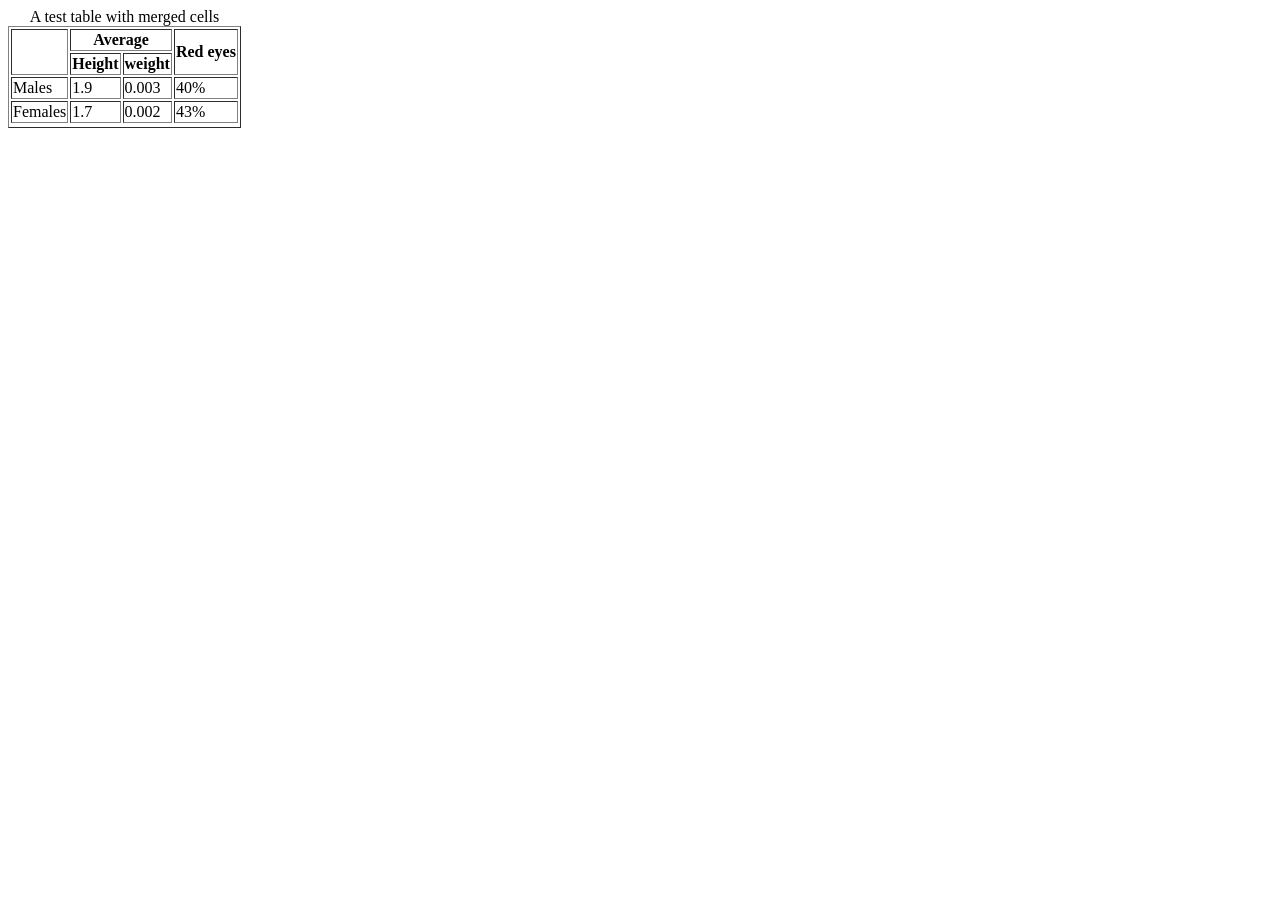
==== index.html @ 41dd1460 "first commit" ====
<!DOCTYPE html>
<html lang="en">
<head>
    <meta charset="UTF-8">
    <meta name="viewport" content="width=device-width, initial-scale=1.0">
    <title>Document</title>
</head>
<body>
    <table border="black">
        <caption>A test table with merged cells</caption>
    <thead>
        <tr>
            <th rowspan="2">

            </th>
        
        
            <th colspan="2">
                Average
                <th rowspan="2">
                Red eyes
            </th>
            </th>
            
           <tr> 
            <th>
                Height 
            </th>
            
            
            <th>
                weight
            </th>
            </tr>
            
            
            </tr>
    </thead> 
        <tbody>
            <tr>
                 <td>Males</td>
                  <td>
                    1.9
                </td>
                <td>
                    0.003
                </td>
                <td>
                    40%
                </td>
                 
            </tr>
            <tr>
                <td>Females</td>
                <td>
                    1.7
                </td>
                <td>
                    0.002
                </td>
                <td>
                    43%
                </td>
            </tr>
            <tr>
                <!-- <td>
                    1.9
                </td>
                <td>
                    0.003
                </td>
                <td>
                    40%
                </td> -->
            </tr>
        </tbody>
    </table>
</body>
</html>
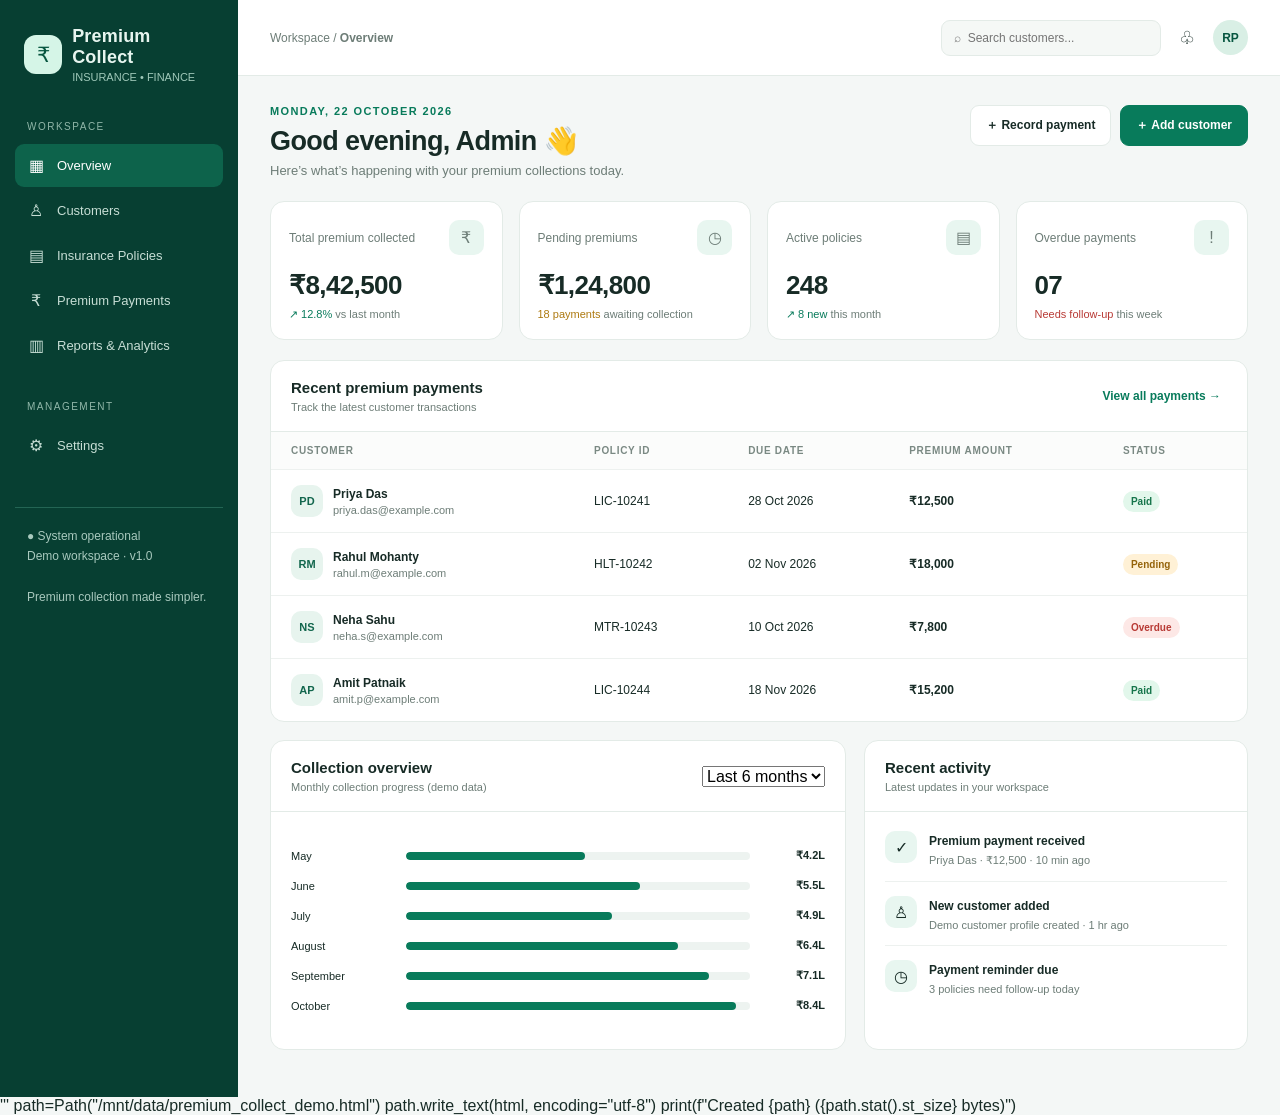
==== commit 36f26f47: "add index.html" ====
--- a/index.html
+++ b/index.html
@@ -1,79 +1,99 @@
 <!DOCTYPE html>
 <html lang="en">
 <head>
-    <meta charset="UTF-8">
-    <meta name="viewport" content="width=device-width, initial-scale=1.0">
-    <title>Document</title>
-</head>
+<meta charset="UTF-8"><meta name="viewport" content="width=device-width, initial-scale=1.0">
+<title>Premium Collect — Demo Dashboard</title>
+<style>
+:root{--green:#087b5b;--deep:#075640;--mint:#e8f6f0;--bg:#f4f7f6;--ink:#172b26;--muted:#6d7d77;--line:#e3ebe7;--white:#fff;--amber:#fff3d8;--red:#fde9e7}
+*{box-sizing:border-box}body{margin:0;font-family:Inter,Segoe UI,Arial,sans-serif;background:var(--bg);color:var(--ink)}button,input,select{font:inherit}button{cursor:pointer}
+.app{display:flex;min-height:100vh}.sidebar{width:238px;background:#073f32;color:#e7f5ef;padding:24px 15px;flex-shrink:0}.brand{display:flex;gap:10px;align-items:center;padding:2px 9px 28px}.logo{width:39px;height:39px;border-radius:12px;background:#d5f5e7;color:#075640;display:grid;place-items:center;font-size:21px}.brand strong{font-size:18px;letter-spacing:.2px}.brand small{display:block;color:#9fc8b9;font-size:11px;margin-top:3px}.navlabel{font-size:10px;letter-spacing:1.5px;color:#91b7a9;padding:10px 12px}.nav button{width:100%;display:flex;gap:12px;align-items:center;border:0;color:#c7ded5;background:transparent;text-align:left;padding:12px;border-radius:9px;margin:2px 0;font-size:13px}.nav button.active,.nav button:hover{background:#0d634b;color:white}.nav .ico{width:18px;text-align:center;font-size:16px}.sidebar-bottom{margin-top:40px;border-top:1px solid #236554;padding:18px 12px;color:#a9c9be;font-size:12px;line-height:1.7}.main{flex:1;min-width:0}.topbar{height:76px;background:white;border-bottom:1px solid var(--line);display:flex;align-items:center;justify-content:space-between;padding:0 32px;gap:15px}.crumb{font-size:12px;color:var(--muted)}.topright{display:flex;align-items:center;gap:18px}.search{background:#f5f8f6;border:1px solid var(--line);border-radius:9px;padding:10px 12px;width:220px;font-size:12px}.avatar{width:35px;height:35px;border-radius:50%;background:#d9efe5;color:#075640;display:grid;place-items:center;font-weight:700;font-size:12px}.content{padding:29px 32px;max-width:1500px;margin:auto}.heading{display:flex;justify-content:space-between;align-items:flex-start;gap:15px;margin-bottom:23px}.eyebrow{color:var(--green);font-weight:700;font-size:11px;letter-spacing:1.4px;text-transform:uppercase}.heading h1{font-size:27px;margin:8px 0 6px;letter-spacing:-.6px}.sub{font-size:13px;color:var(--muted)}.btn{border:1px solid var(--line);background:white;color:var(--ink);padding:11px 15px;border-radius:9px;font-size:12px;font-weight:650}.btn.primary{background:var(--green);border-color:var(--green);color:white}.btn.primary:hover{background:var(--deep)}.actions{display:flex;gap:9px;flex-wrap:wrap}.stats{display:grid;grid-template-columns:repeat(4,minmax(0,1fr));gap:16px;margin-bottom:20px}.stat{background:white;border:1px solid var(--line);border-radius:14px;padding:18px}.stat-top{display:flex;justify-content:space-between;align-items:center;color:var(--muted);font-size:12px}.stat-icon{width:35px;height:35px;border-radius:10px;display:grid;place-items:center;background:var(--mint);font-size:16px}.value{font-size:26px;font-weight:750;letter-spacing:-.6px;margin:15px 0 7px}.trend{font-size:11px;color:var(--green)}.trend span{color:var(--muted)}.panel{background:white;border:1px solid var(--line);border-radius:14px;margin-bottom:18px;overflow:hidden}.panel-head{padding:18px 20px;display:flex;align-items:center;justify-content:space-between;gap:12px;border-bottom:1px solid var(--line)}.panel-head h2{font-size:15px;margin:0 0 5px}.panel-head p{font-size:11px;color:var(--muted);margin:0}.textlink{border:0;background:none;color:var(--green);font-size:12px;font-weight:700}.tablewrap{overflow:auto}table{width:100%;border-collapse:collapse;white-space:nowrap}th{text-align:left;font-size:10px;letter-spacing:.7px;text-transform:uppercase;color:#7a8983;background:#fbfcfb;padding:13px 20px}td{padding:15px 20px;border-top:1px solid #edf1ef;font-size:12px}td strong{font-size:12px}.person{display:flex;align-items:center;gap:10px}.person-icon{width:32px;height:32px;border-radius:10px;background:#e7f4ee;color:#12664d;display:grid;place-items:center;font-size:11px;font-weight:700}.muted{color:var(--muted);font-size:11px;margin-top:3px}.pill{display:inline-flex;padding:5px 8px;border-radius:20px;font-size:10px;font-weight:700}.paid{background:#e2f7eb;color:#16754b}.pending{background:#fff1d6;color:#95630a}.overdue{background:#fde8e6;color:#b83a35}.lower{display:grid;grid-template-columns:1.2fr .8fr;gap:18px}.barlist{padding:20px}.barrow{display:grid;grid-template-columns:105px 1fr 65px;gap:10px;align-items:center;margin:17px 0;font-size:11px}.barbg{height:8px;background:#edf3f0;border-radius:20px;overflow:hidden}.bar{height:100%;border-radius:20px;background:var(--green)}.barrow b{text-align:right;font-size:11px}.activity{padding:5px 20px 15px}.activity-item{display:flex;gap:12px;padding:14px 0;border-bottom:1px solid #edf1ef}.activity-item:last-child{border-bottom:0}.activity-dot{width:32px;height:32px;border-radius:10px;background:var(--mint);display:grid;place-items:center;flex-shrink:0}.activity-item strong{font-size:12px}.activity-item p{font-size:11px;color:var(--muted);margin:5px 0 0}.page{display:none}.page.active{display:block}.formgrid{display:grid;grid-template-columns:repeat(2,minmax(0,1fr));gap:16px;padding:22px}.field label{display:block;font-size:11px;font-weight:700;margin-bottom:7px}.field input,.field select{width:100%;padding:12px;border:1px solid #dfe8e3;border-radius:8px;background:white;font-size:12px}.field.full{grid-column:1/-1}.formfooter{display:flex;justify-content:flex-end;gap:10px;padding:17px 22px;border-top:1px solid var(--line)}.filters{display:flex;gap:10px;align-items:center}.filters input,.filters select{border:1px solid var(--line);background:white;padding:10px 12px;border-radius:8px;font-size:11px}.notice{padding:13px 15px;background:#eaf6f0;color:#245d49;border-radius:9px;font-size:12px;margin-bottom:17px;display:none}.empty{padding:35px;text-align:center;color:var(--muted);font-size:13px}
+@media(max-width:1000px){.sidebar{width:200px}.content{padding:22px}.stats{grid-template-columns:repeat(2,minmax(0,1fr))}.lower{grid-template-columns:1fr}.search{width:150px}}
+@media(max-width:650px){.app{display:block}.sidebar{width:100%;padding:12px}.brand{padding:4px 8px 12px}.navlabel,.sidebar-bottom{display:none}.nav{display:flex;overflow:auto;gap:4px}.nav button{width:auto;white-space:nowrap;padding:9px}.topbar{height:58px;padding:0 15px}.topright{gap:9px}.search{width:130px}.content{padding:20px 14px}.heading{display:block}.heading .actions{margin-top:15px}.heading h1{font-size:23px}.stats{gap:10px}.stat{padding:13px}.value{font-size:21px}.stat-top{font-size:11px}.stat-icon{width:29px;height:29px}.formgrid{grid-template-columns:1fr;padding:16px}.field.full{grid-column:auto}.panel-head{padding:15px}.barrow{grid-template-columns:85px 1fr 52px}.tablewrap table{min-width:700px}}
+</style></head>
 <body>
-    <table border="black">
-        <caption>A test table with merged cells</caption>
-    <thead>
-        <tr>
-            <th rowspan="2">
-
-            </th>
-        
-        
-            <th colspan="2">
-                Average
-                <th rowspan="2">
-                Red eyes
-            </th>
-            </th>
-            
-           <tr> 
-            <th>
-                Height 
-            </th>
-            
-            
-            <th>
-                weight
-            </th>
-            </tr>
-            
-            
-            </tr>
-    </thead> 
-        <tbody>
-            <tr>
-                 <td>Males</td>
-                  <td>
-                    1.9
-                </td>
-                <td>
-                    0.003
-                </td>
-                <td>
-                    40%
-                </td>
-                 
-            </tr>
-            <tr>
-                <td>Females</td>
-                <td>
-                    1.7
-                </td>
-                <td>
-                    0.002
-                </td>
-                <td>
-                    43%
-                </td>
-            </tr>
-            <tr>
-                <!-- <td>
-                    1.9
-                </td>
-                <td>
-                    0.003
-                </td>
-                <td>
-                    40%
-                </td> -->
-            </tr>
-        </tbody>
-    </table>
-</body>
-</html>+<div class="app">
+<aside class="sidebar">
+ <div class="brand"><div class="logo">₹</div><div><strong>Premium Collect</strong><small>INSURANCE • FINANCE</small></div></div>
+ <div class="navlabel">WORKSPACE</div>
+ <nav class="nav">
+  <button class="active" data-page="dashboard"><span class="ico">▦</span> Overview</button>
+  <button data-page="customers"><span class="ico">♙</span> Customers</button>
+  <button data-page="policies"><span class="ico">▤</span> Insurance Policies</button>
+  <button data-page="payments"><span class="ico">₹</span> Premium Payments</button>
+  <button data-page="reports"><span class="ico">▥</span> Reports & Analytics</button>
+ </nav>
+ <div class="navlabel" style="margin-top:24px">MANAGEMENT</div>
+ <nav class="nav"><button data-page="settings"><span class="ico">⚙</span> Settings</button></nav>
+ <div class="sidebar-bottom">● System operational<br>Demo workspace · v1.0<br><br>Premium collection made simpler.</div>
+</aside>
+<main class="main">
+ <header class="topbar"><div class="crumb">Workspace / <strong id="crumb">Overview</strong></div><div class="topright"><input class="search" id="globalSearch" placeholder="⌕  Search customers..." aria-label="Search customers"><span style="font-size:18px">♧</span><div class="avatar">RP</div></div></header>
+ <div class="content">
+  <section class="page active" id="dashboard">
+   <div class="heading"><div><div class="eyebrow">MONDAY, 22 OCTOBER 2026</div><h1>Good evening, Admin 👋</h1><div class="sub">Here’s what’s happening with your premium collections today.</div></div><div class="actions"><button class="btn" onclick="go('payments')">＋ Record payment</button><button class="btn primary" onclick="go('customers')">＋ Add customer</button></div></div>
+   <div class="stats">
+    <div class="stat"><div class="stat-top">Total premium collected <span class="stat-icon">₹</span></div><div class="value" id="collected">₹8,42,500</div><div class="trend">↗ 12.8% <span>vs last month</span></div></div>
+    <div class="stat"><div class="stat-top">Pending premiums <span class="stat-icon">◷</span></div><div class="value">₹1,24,800</div><div class="trend" style="color:#ad790f">18 payments <span>awaiting collection</span></div></div>
+    <div class="stat"><div class="stat-top">Active policies <span class="stat-icon">▤</span></div><div class="value" id="policyCount">248</div><div class="trend">↗ 8 new <span>this month</span></div></div>
+    <div class="stat"><div class="stat-top">Overdue payments <span class="stat-icon">!</span></div><div class="value">07</div><div class="trend" style="color:#b83a35">Needs follow-up <span>this week</span></div></div>
+   </div>
+   <div class="panel"><div class="panel-head"><div><h2>Recent premium payments</h2><p>Track the latest customer transactions</p></div><button class="textlink" onclick="go('payments')">View all payments →</button></div><div class="tablewrap"><table><thead><tr><th>Customer</th><th>Policy ID</th><th>Due date</th><th>Premium amount</th><th>Status</th></tr></thead><tbody id="recentRows"></tbody></table></div></div>
+   <div class="lower"><div class="panel"><div class="panel-head"><div><h2>Collection overview</h2><p>Monthly collection progress (demo data)</p></div><select aria-label="Collection period"><option>Last 6 months</option><option>This year</option></select></div><div class="barlist"><div class="barrow"><span>May</span><div class="barbg"><div class="bar" style="width:52%"></div></div><b>₹4.2L</b></div><div class="barrow"><span>June</span><div class="barbg"><div class="bar" style="width:68%"></div></div><b>₹5.5L</b></div><div class="barrow"><span>July</span><div class="barbg"><div class="bar" style="width:60%"></div></div><b>₹4.9L</b></div><div class="barrow"><span>August</span><div class="barbg"><div class="bar" style="width:79%"></div></div><b>₹6.4L</b></div><div class="barrow"><span>September</span><div class="barbg"><div class="bar" style="width:88%"></div></div><b>₹7.1L</b></div><div class="barrow"><span>October</span><div class="barbg"><div class="bar" style="width:96%"></div></div><b>₹8.4L</b></div></div></div>
+    <div class="panel"><div class="panel-head"><div><h2>Recent activity</h2><p>Latest updates in your workspace</p></div></div><div class="activity"><div class="activity-item"><div class="activity-dot">✓</div><div><strong>Premium payment received</strong><p>Priya Das · ₹12,500 · 10 min ago</p></div></div><div class="activity-item"><div class="activity-dot">♙</div><div><strong>New customer added</strong><p>Demo customer profile created · 1 hr ago</p></div></div><div class="activity-item"><div class="activity-dot">◷</div><div><strong>Payment reminder due</strong><p>3 policies need follow-up today</p></div></div></div></div></div>
+  </section>
+  <section class="page" id="customers">
+   <div class="heading"><div><div class="eyebrow">CUSTOMER DIRECTORY</div><h1>Customers</h1><div class="sub">Manage customer details and insurance relationships.</div></div><div class="actions"><button class="btn primary" onclick="document.getElementById('customerFormPanel').scrollIntoView({behavior:'smooth'})">＋ Add customer</button></div></div>
+   <div id="customerNotice" class="notice">Customer added to this demo session.</div>
+   <div class="panel"><div class="panel-head"><div><h2>All customers</h2><p id="customerTotal">Registered policyholders</p></div><div class="filters"><input id="customerSearch" placeholder="Search name or email"></div></div><div class="tablewrap"><table><thead><tr><th>Customer</th><th>Phone</th><th>Email</th><th>Policies</th><th>Customer status</th></tr></thead><tbody id="customerRows"></tbody></table></div></div>
+   <div class="panel" id="customerFormPanel"><div class="panel-head"><div><h2>Add a customer</h2><p>Enter basic policyholder information</p></div></div><form id="customerForm"><div class="formgrid"><div class="field"><label>Full name *</label><input name="name" required placeholder="e.g. Ananya Sharma"></div><div class="field"><label>Phone number *</label><input name="phone" required placeholder="+91 98765 43210"></div><div class="field"><label>Email address</label><input name="email" type="email" placeholder="name@example.com"></div><div class="field"><label>Customer type</label><select name="type"><option>Individual</option><option>Business</option></select></div></div><div class="formfooter"><button type="reset" class="btn">Clear</button><button class="btn primary" type="submit">Save customer</button></div></form></div>
+  </section>
+  <section class="page" id="policies">
+   <div class="heading"><div><div class="eyebrow">POLICY MANAGEMENT</div><h1>Insurance policies</h1><div class="sub">View policy types, premium amounts and renewal dates.</div></div><button class="btn primary" onclick="alert('Demo interface: connect a backend to create permanent policies.')">＋ Add policy</button></div>
+   <div class="stats"><div class="stat"><div class="stat-top">Active policies</div><div class="value">248</div><div class="trend">In force</div></div><div class="stat"><div class="stat-top">Life insurance</div><div class="value">126</div><div class="trend">51% of policies</div></div><div class="stat"><div class="stat-top">Health insurance</div><div class="value">82</div><div class="trend">33% of policies</div></div><div class="stat"><div class="stat-top">Motor insurance</div><div class="value">40</div><div class="trend">16% of policies</div></div></div>
+   <div class="panel"><div class="panel-head"><div><h2>Policy register</h2><p>Example policy data</p></div><select><option>All policy types</option><option>Life</option><option>Health</option><option>Motor</option></select></div><div class="tablewrap"><table><thead><tr><th>Policy ID</th><th>Policyholder</th><th>Policy type</th><th>Annual premium</th><th>Renewal date</th><th>Status</th></tr></thead><tbody><tr><td><strong>LIC-10241</strong></td><td>Priya Das</td><td>Life</td><td>₹12,500</td><td>28 Oct 2026</td><td><span class="pill paid">Active</span></td></tr><tr><td><strong>HLT-10242</strong></td><td>Rahul Mohanty</td><td>Health</td><td>₹18,000</td><td>02 Nov 2026</td><td><span class="pill paid">Active</span></td></tr><tr><td><strong>MTR-10243</strong></td><td>Neha Sahu</td><td>Motor</td><td>₹7,800</td><td>10 Nov 2026</td><td><span class="pill pending">Renewal due</span></td></tr><tr><td><strong>LIC-10244</strong></td><td>Amit Patnaik</td><td>Life</td><td>₹15,200</td><td>18 Nov 2026</td><td><span class="pill paid">Active</span></td></tr></tbody></table></div></div>
+  </section>
+  <section class="page" id="payments">
+   <div class="heading"><div><div class="eyebrow">COLLECTION CENTRE</div><h1>Premium payments</h1><div class="sub">Record premium receipts and track payment status.</div></div><button class="btn primary" onclick="document.getElementById('paymentFormPanel').scrollIntoView({behavior:'smooth'})">＋ Record payment</button></div>
+   <div id="paymentNotice" class="notice">Payment recorded in this demo session.</div>
+   <div class="stats"><div class="stat"><div class="stat-top">Collected today</div><div class="value">₹42,500</div><div class="trend">Demo total</div></div><div class="stat"><div class="stat-top">Pending</div><div class="value">18</div><div class="trend">Awaiting payment</div></div><div class="stat"><div class="stat-top">Overdue</div><div class="value">07</div><div class="trend" style="color:#b83a35">Follow-up required</div></div><div class="stat"><div class="stat-top">Success rate</div><div class="value">92.4%</div><div class="trend">Demo metric</div></div></div>
+   <div class="panel"><div class="panel-head"><div><h2>Payment history</h2><p>Recent transactions and outstanding premiums</p></div><div class="filters"><select id="statusFilter"><option value="All">All statuses</option><option>Paid</option><option>Pending</option><option>Overdue</option></select></div></div><div class="tablewrap"><table><thead><tr><th>Customer</th><th>Policy ID</th><th>Due date</th><th>Amount</th><th>Payment method</th><th>Status</th></tr></thead><tbody id="paymentRows"></tbody></table></div></div>
+   <div class="panel" id="paymentFormPanel"><div class="panel-head"><div><h2>Record a payment</h2><p>Demo only — no real payment will be processed.</p></div></div><form id="paymentForm"><div class="formgrid"><div class="field"><label>Customer name *</label><input name="customer" required placeholder="Customer name"></div><div class="field"><label>Policy ID *</label><input name="policy" required placeholder="e.g. LIC-10245"></div><div class="field"><label>Premium amount (₹) *</label><input name="amount" type="number" min="1" required placeholder="12500"></div><div class="field"><label>Payment method</label><select name="method"><option>UPI</option><option>Bank transfer</option><option>Card</option><option>Cash</option></select></div><div class="field"><label>Payment date</label><input name="date" type="date" value="2026-10-22"></div><div class="field"><label>Status</label><select name="status"><option>Paid</option><option>Pending</option></select></div></div><div class="formfooter"><button type="reset" class="btn">Clear</button><button type="submit" class="btn primary">Save payment</button></div></form></div>
+  </section>
+  <section class="page" id="reports">
+   <div class="heading"><div><div class="eyebrow">BUSINESS INSIGHTS</div><h1>Reports & analytics</h1><div class="sub">Monitor collection performance using sample data.</div></div><button class="btn" onclick="window.print()">⤓ Print report</button></div>
+   <div class="stats"><div class="stat"><div class="stat-top">Total collected</div><div class="value">₹8.42L</div><div class="trend">This month</div></div><div class="stat"><div class="stat-top">Outstanding</div><div class="value">₹1.24L</div><div class="trend">Needs collection</div></div><div class="stat"><div class="stat-top">Collection rate</div><div class="value">87.1%</div><div class="trend">Monthly estimate</div></div><div class="stat"><div class="stat-top">Customers</div><div class="value" id="reportCustomers">4</div><div class="trend">In demo records</div></div></div>
+   <div class="panel"><div class="panel-head"><div><h2>Monthly premium collections</h2><p>Illustrative data only</p></div></div><div class="barlist"><div class="barrow"><span>May 2026</span><div class="barbg"><div class="bar" style="width:50%"></div></div><b>₹4.2L</b></div><div class="barrow"><span>June 2026</span><div class="barbg"><div class="bar" style="width:65%"></div></div><b>₹5.5L</b></div><div class="barrow"><span>July 2026</span><div class="barbg"><div class="bar" style="width:58%"></div></div><b>₹4.9L</b></div><div class="barrow"><span>Aug 2026</span><div class="barbg"><div class="bar" style="width:76%"></div></div><b>₹6.4L</b></div><div class="barrow"><span>Sep 2026</span><div class="barbg"><div class="bar" style="width:84%"></div></div><b>₹7.1L</b></div><div class="barrow"><span>Oct 2026</span><div class="barbg"><div class="bar" style="width:100%"></div></div><b>₹8.4L</b></div></div></div>
+  </section>
+  <section class="page" id="settings">
+   <div class="heading"><div><div class="eyebrow">WORKSPACE PREFERENCES</div><h1>Settings</h1><div class="sub">Basic demo workspace information.</div></div></div>
+   <div class="panel"><div class="panel-head"><div><h2>Organisation profile</h2><p>Sample information for the prototype</p></div></div><div class="formgrid"><div class="field"><label>Platform name</label><input value="Premium Collect"></div><div class="field"><label>Organisation</label><input value="Demo Insurance Services"></div><div class="field"><label>Support email</label><input value="support@example.com"></div><div class="field"><label>Currency</label><select><option>Indian Rupee (₹)</option></select></div></div><div class="formfooter"><button class="btn primary" onclick="alert('Settings are visual-only in this prototype.')">Save preferences</button></div></div>
+   <div class="panel"><div class="panel-head"><div><h2>About this demo</h2><p>This prototype uses sample data stored only in the current browser session.</p></div></div><div style="padding:20px;color:var(--muted);font-size:12px;line-height:1.8">No real insurance policy, bank account, or payment gateway is connected. To use this for real customers, add secure authentication, a backend, a database, validation, access controls and an approved payment provider.</div></div>
+  </section>
+ </div>
+</main></div>
+<script>
+const payments=[
+{name:'Priya Das',initial:'PD',email:'priya.das@example.com',phone:'+91 98765 12001',policy:'LIC-10241',due:'28 Oct 2026',amount:12500,method:'UPI',status:'Paid'},
+{name:'Rahul Mohanty',initial:'RM',email:'rahul.m@example.com',phone:'+91 98765 12002',policy:'HLT-10242',due:'02 Nov 2026',amount:18000,method:'Bank transfer',status:'Pending'},
+{name:'Neha Sahu',initial:'NS',email:'neha.s@example.com',phone:'+91 98765 12003',policy:'MTR-10243',due:'10 Oct 2026',amount:7800,method:'Card',status:'Overdue'},
+{name:'Amit Patnaik',initial:'AP',email:'amit.p@example.com',phone:'+91 98765 12004',policy:'LIC-10244',due:'18 Nov 2026',amount:15200,method:'UPI',status:'Paid'}
+];
+const customers=payments.map(p=>({name:p.name,phone:p.phone,email:p.email,type:'Individual',policies:1,status:'Active'}));
+const rupee=n=>'₹'+Number(n).toLocaleString('en-IN');
+const pill=s=>`<span class="pill ${s.toLowerCase()}">${s}</span>`;
+function paymentRows(target, filtered=payments){document.getElementById(target).innerHTML=filtered.map(p=>`<tr><td><div class="person"><div class="person-icon">${p.initial||p.name.split(' ').map(x=>x[0]).join('').slice(0,2)}</div><div><strong>${p.name}</strong><div class="muted">${p.email||''}</div></div></div></td><td>${p.policy}</td><td>${p.due||p.date||'—'}</td><td><strong>${rupee(p.amount)}</strong></td>${target==='paymentRows'?`<td>${p.method||'—'}</td>`:''}<td>${pill(p.status)}</td></tr>`).join('')}
+function renderCustomers(filter=''){const list=customers.filter(c=>(c.name+' '+c.email+' '+c.phone).toLowerCase().includes(filter.toLowerCase()));document.getElementById('customerRows').innerHTML=list.map(c=>`<tr><td><div class="person"><div class="person-icon">${c.name.split(' ').map(x=>x[0]).join('').slice(0,2)}</div><div><strong>${c.name}</strong><div class="muted">${c.type}</div></div></div></td><td>${c.phone}</td><td>${c.email||'—'}</td><td>${c.policies}</td><td>${pill(c.status)}</td></tr>`).join('')||'<tr><td colspan="5" class="empty">No customers match your search.</td></tr>';document.getElementById('customerTotal').textContent=`${customers.length} registered policyholders`;document.getElementById('reportCustomers').textContent=customers.length}
+function renderPayments(){paymentRows('paymentRows',payments.filter(p=>document.getElementById('statusFilter').value==='All'||p.status===document.getElementById('statusFilter').value));}
+function go(id){document.querySelectorAll('.page').forEach(p=>p.classList.toggle('active',p.id===id));document.querySelectorAll('.nav button').forEach(b=>b.classList.toggle('active',b.dataset.page===id));const label={dashboard:'Overview',customers:'Customers',policies:'Insurance Policies',payments:'Premium Payments',reports:'Reports & Analytics',settings:'Settings'};document.getElementById('crumb').textContent=label[id];if(id==='payments')renderPayments();if(id==='customers')renderCustomers();window.scrollTo({top:0,behavior:'smooth'})}
+document.querySelectorAll('.nav button[data-page]').forEach(b=>b.addEventListener('click',()=>go(b.dataset.page)));
+document.getElementById('customerForm').addEventListener('submit',e=>{e.preventDefault();const f=new FormData(e.target);customers.push({name:f.get('name'),phone:f.get('phone'),email:f.get('email'),type:f.get('type'),policies:0,status:'Active'});renderCustomers();document.getElementById('customerNotice').style.display='block';e.target.reset()});
+document.getElementById('paymentForm').addEventListener('submit',e=>{e.preventDefault();const f=new FormData(e.target);payments.unshift({name:f.get('customer'),initial:f.get('customer').split(' ').map(x=>x[0]).join('').slice(0,2),email:'',policy:f.get('policy'),due:f.get('date'),amount:Number(f.get('amount')),method:f.get('method'),status:f.get('status')});paymentRows('recentRows',payments.slice(0,5));renderPayments();document.getElementById('paymentNotice').style.display='block';e.target.reset()});
+document.getElementById('customerSearch').addEventListener('input',e=>renderCustomers(e.target.value));
+document.getElementById('statusFilter').addEventListener('change',renderPayments);
+document.getElementById('globalSearch').addEventListener('input',e=>{go('customers');document.getElementById('customerSearch').value=e.target.value;renderCustomers(e.target.value)});
+paymentRows('recentRows',payments.slice(0,4));renderPayments();renderCustomers();
+</script></body></html>'''
+<script src="index.js"></script>
+path=Path("/mnt/data/premium_collect_demo.html")
+path.write_text(html, encoding="utf-8")
+print(f"Created {path} ({path.stat().st_size} bytes)")
